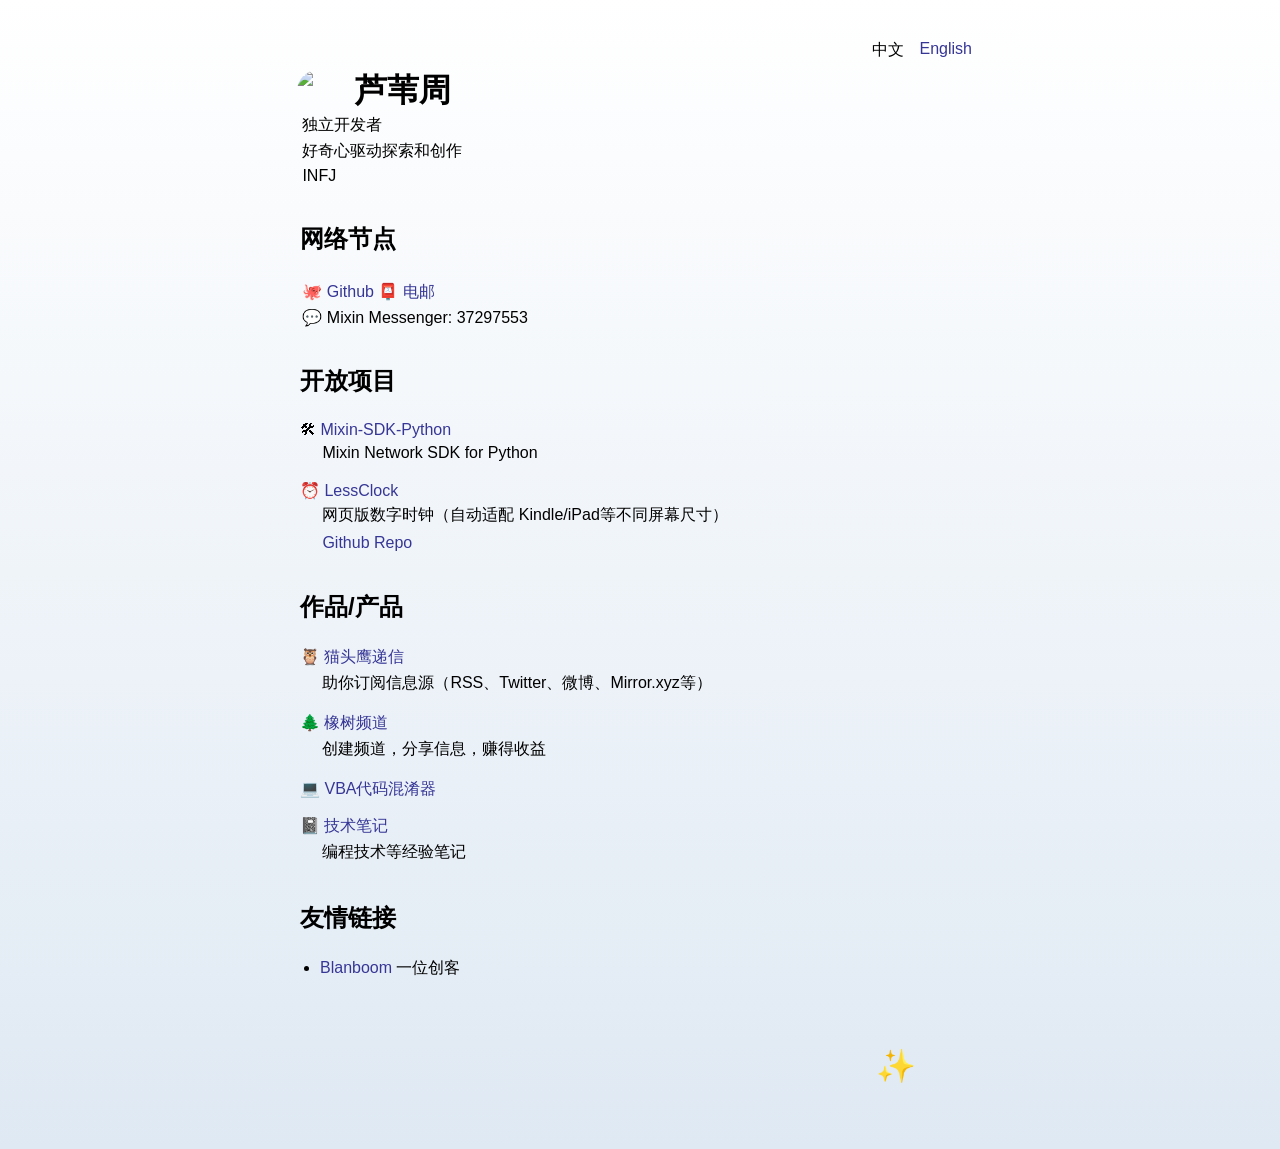
==== public/index.html @ b98b45a1 "renew project" ====
<!DOCTYPE html>
<html lang="zh-cn">

<head>
  <meta charset="UTF-8">
  <meta name="viewport" content="width=device-width, initial-scale=1.0">

  <style>
    :root {
      font-size: 16px;
    }

    * {
      margin: 0;
      padding: 0;

    }

    html {
      background-image: linear-gradient(to top, #dfe9f3 0%, white 100%);
      min-height: 100vh;
    }

    body {
      font-family: -apple-system, BlinkMacSystemFont, Segoe UI, Roboto, Oxygen,
        Ubuntu, Cantarell, Fira Sans, Droid Sans, Helvetica Neue, sans-serif;
      max-width: 680px;
      margin: 0 auto;
      padding: 2em;
    }

    .who {
      display: flex;
      flex-direction: row;
      align-items: center;
    }

    .avatar {
      border-radius: 50%;
      max-width: 42px;
      max-height: 42px;
      min-width: 42px;
      min-height: 42px;
      margin: 0 1em 0 -0.2em;
    }

    p {
      padding: 0.15em;
    }

    .langs {
      display: flex;
      flex-direction: row;
      justify-content: right;
    }

    .langs span {
      margin: 0.5em;
    }


    h2 {
      margin: 1.5em 0 1em 0;
    }

    .projects {
      list-style-type: none;
    }

    .projects li {
      margin: 1em 0;
    }

    li .desc {
      margin-left: 1.25em;
    }

    .desc p {
      margin: 0.2em 0;
    }

    a {
      text-decoration: none;
      color: #363696;
    }


    .logo {
      margin: 2em;
      float: right;
      font-size: 2em;
    }



    .links {
      margin: 0;
      padding-left: 20px;
    }

    .links li {
      margin: 0.25em 0;
    }
  </style>
  <link rel="icon" href="https://avatars.githubusercontent.com/u/6458437?s=40&amp;v=4" type="image/x-icon">
  <title>芦苇周</title>


  <!-- Google tag (gtag.js) -->
  <script async src="https://www.googletagmanager.com/gtag/js?id=UA-141020238-4"></script>
  <script>
    window.dataLayer = window.dataLayer || [];
    function gtag() { dataLayer.push(arguments); }
    gtag('js', new Date());

    gtag('config', 'UA-141020238-4');
  </script>


</head>

<body>

  <div class="langs">
    <span>中文</span>
    <span><a href="/en">English</a></span>
  </div>

  <div class="who">
    <img class="avatar" src="https://avatars.githubusercontent.com/u/6458437?v=4" />
    <h1>芦苇周</h1>
  </div>
  <div>
    <p>独立开发者</p>
    <p>好奇心驱动探索和创作</p>
    <p>INFJ</p>
  </div>


  <h2>网络节点</h2>
  <ul class="netnode">
    <p>
      <span>
        <a href="https://github.com/nodewee">🐙 Github</a>
      </span>
      <span>
        <a href="mailto:nodewee@gmail.com">📮 电邮</a>
      </span>
    </p>
    <p>
      💬 Mixin Messenger: 37297553
    </p>

  </ul>


  <h2>开放项目</h2>
  <ul class="projects">

    <li>
      <div>🛠 <a href="https://github.com/nodewee/mixin-sdk-python" target="_blank">Mixin-SDK-Python</a></div>
      <div class="desc">
        <p>Mixin Network SDK for Python</p>
      </div>
    </li>

    <li>
      <div>⏰ <a href="https://app.toulan.fun/clock/" target="_blank">LessClock</a></div>
      <div class="desc">
        <p>网页版数字时钟（自动适配 Kindle/iPad等不同屏幕尺寸）</p>
        <p><a href="https://github.com/nodewee/LessClock" target="_blank">Github Repo</a></p>
      </div>
    </li>

  </ul>

  <h2>作品/产品</h2>
  <ul class="projects">
    <li>
      <div>🦉 <a href="https://owl.infowoods.com/" target="_blank">猫头鹰递信</a></div>
      <div class="desc">
        <p>助你订阅信息源（RSS、Twitter、微博、Mirror.xyz等）</p>
      </div>
    </li>
    <li>
      <div>🌲 <a href="https://oak.infowoods.com/" target="_blank">橡树频道</a></div>
      <div class="desc">
        <p>创建频道，分享信息，赚得收益</p>
      </div>
    </li>

    <li>
      <div>💻 <a href="https://app.toulan.fun/vba/obfuscator/" target="_blank">VBA代码混淆器</a></div>
      <div class="desc">
      </div>
    </li>

    <li>
      <div>📓 <a href="https://manual.toulan.fun/" target="_blank">技术笔记</a></div>
      <div class="desc">
        <p>编程技术等经验笔记</p>
      </div>
    </li>

  </ul>

  <h2>友情链接</h2>
  <ul class="links">
    <li><a href="https://blanboom.org/" target="_blank">Blanboom</a> 一位创客</li>

  </ul>

  <span class="logo">✨</span>
</body>

</html>
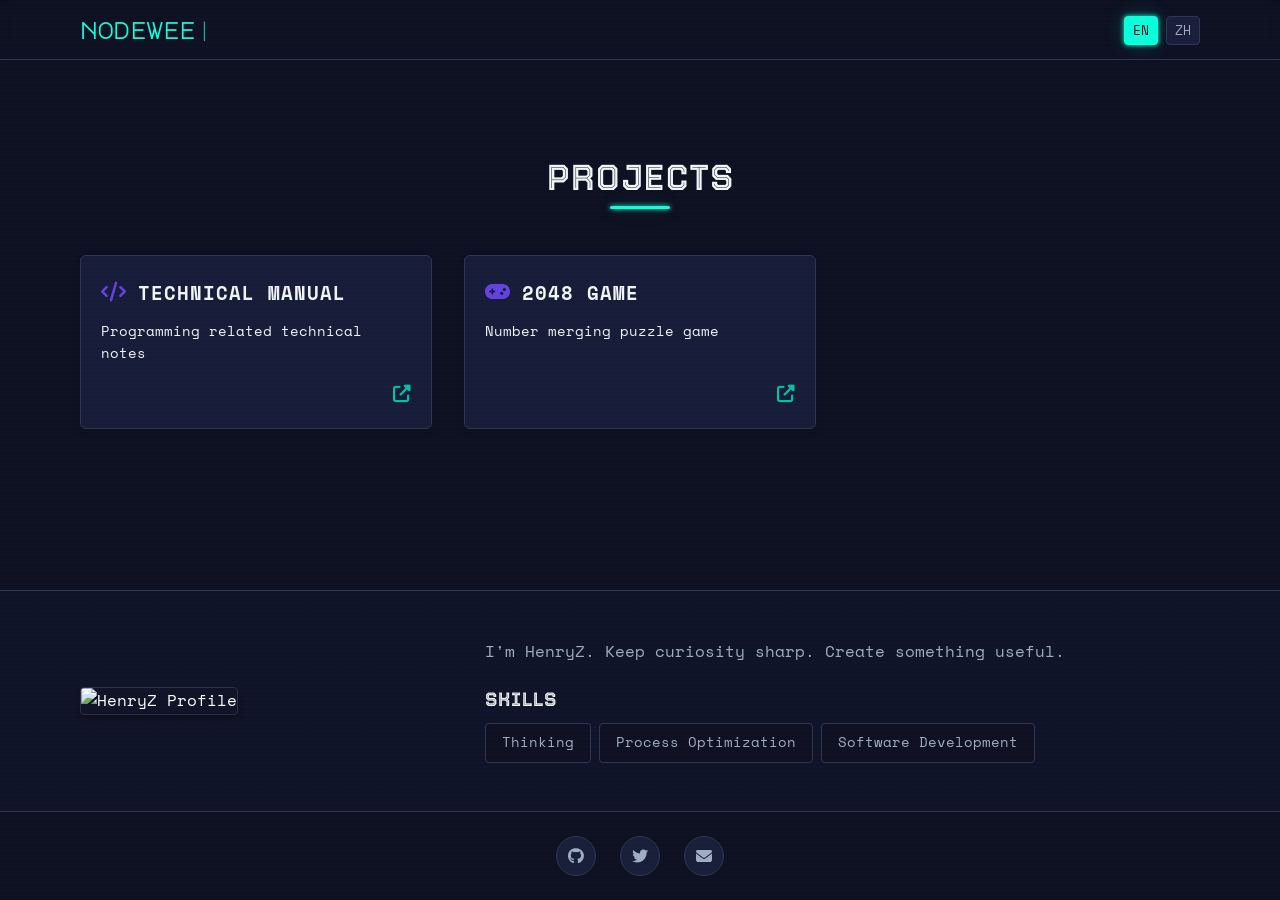
==== commit 2fed91f0: "REFACTOR" ====
--- a/public/index.html
+++ b/public/index.html
@@ -1,216 +1,111 @@
 <!DOCTYPE html>
-<html lang="zh-cn">
-
+<html lang="en">
 <head>
   <meta charset="UTF-8">
   <meta name="viewport" content="width=device-width, initial-scale=1.0">
+  <meta name="description" content="HenryZ's personal website showcasing software projects and developer portfolio">
+  <title>HenryZ | Portfolio</title>
+  
+  <!-- Preload critical assets -->
+  <link rel="preconnect" href="https://fonts.googleapis.com">
+  <link rel="preconnect" href="https://fonts.gstatic.com" crossorigin>
+  <link rel="preconnect" href="https://cdnjs.cloudflare.com" crossorigin>
+  
+  <!-- Google Fonts -->
+  <link href="https://fonts.googleapis.com/css2?family=Major+Mono+Display&family=Space+Mono:wght@400;700&family=Tourney:ital,wght@0,100..900;1,100..900&display=swap" rel="stylesheet">
+  
+  <!-- Font Awesome -->
+  <link rel="stylesheet" href="https://cdnjs.cloudflare.com/ajax/libs/font-awesome/6.4.0/css/all.min.css">
+  
+  <!-- Custom CSS -->
+  <link rel="stylesheet" href="style.css">
+</head>
+<body>
+  <!-- Scanline effect -->
+  <div class="scanline" aria-hidden="true"></div>
+  
+  <!-- Header -->
+  <header>
+    <div class="container">
+      <nav>
+        <a href="#" class="logo terminal-cursor" aria-label="Home">nodewee</a>
+        
+        <button id="menu-toggle" aria-label="Toggle navigation menu" aria-expanded="false">
+          <span></span>
+          <span></span>
+          <span></span>
+        </button>
+        
+        <ul class="nav-links" id="nav-menu">
+          <li>
+            <div id="language-switcher" aria-label="Language selection"></div>
+          </li>
+        </ul>
+      </nav>
+    </div>
+  </header>
 
-  <style>
-    :root {
-      font-size: 16px;
-    }
+  <main>
+    <!-- Portfolio Section (Main Focus) -->
+    <section id="portfolio">
+      <div class="container">
+        <div class="section-title animate-on-scroll">
+          <h2 data-i18n="portfolio.title"></h2>
+        </div>
+        
+        <div class="portfolio-grid" id="portfolio-projects">
+          <!-- Projects will be populated dynamically by script.js -->
+        </div>
+      </div>
+    </section>
 
-    * {
-      margin: 0;
-      padding: 0;
+    <!-- About Section -->
+    <section id="about">
+      <div class="container">
+        <div class="about-content">
+          <div class="about-image animate-on-scroll">
+            <img src="https://avatars.githubusercontent.com/u/6458437?v=4" alt="HenryZ Profile" width="200" height="200">
+          </div>
+          
+          <div class="about-text animate-on-scroll">
+            <!-- <h2 data-i18n="about.title"></h2> -->
+            <p data-i18n="about.content"></p>
+            
+            <div class="skills">
+              <h3 data-i18n="skills.title"></h3>
+              <div class="skills-list" id="skills-container">
+                <!-- Skills will be populated dynamically by script.js -->
+              </div>
+            </div>
+          </div>
+        </div>
+      </div>
+    </section>
+  </main>
 
-    }
+  <!-- Footer-->
+  <footer>
+    <div class="container">
+      <div class="footer-content">
+        <div class="footer-section">
+          <div class="footer-social">
+            <a href="https://github.com/nodewee/" target="_blank" rel="noopener noreferrer" aria-label="GitHub">
+              <i class="fab fa-github" aria-hidden="true"></i>
+            </a>
+            <a href="https://twitter.com/hz42hz" target="_blank" rel="noopener noreferrer" aria-label="Twitter">
+              <i class="fab fa-twitter" aria-hidden="true"></i>
+            </a>
+            <a href="mailto:nodewee@gmail.com" aria-label="Email">
+              <i class="fa fa-envelope" aria-hidden="true"></i>
+            </a>
+          </div>
+        </div>
+      </div>
+    </div>
+  </footer>
 
-    html {
-      background-image: linear-gradient(to top, #dfe9f3 0%, white 100%);
-      min-height: 100vh;
-    }
-
-    body {
-      font-family: -apple-system, BlinkMacSystemFont, Segoe UI, Roboto, Oxygen,
-        Ubuntu, Cantarell, Fira Sans, Droid Sans, Helvetica Neue, sans-serif;
-      max-width: 680px;
-      margin: 0 auto;
-      padding: 2em;
-    }
-
-    .who {
-      display: flex;
-      flex-direction: row;
-      align-items: center;
-    }
-
-    .avatar {
-      border-radius: 50%;
-      max-width: 42px;
-      max-height: 42px;
-      min-width: 42px;
-      min-height: 42px;
-      margin: 0 1em 0 -0.2em;
-    }
-
-    p {
-      padding: 0.15em;
-    }
-
-    .langs {
-      display: flex;
-      flex-direction: row;
-      justify-content: right;
-    }
-
-    .langs span {
-      margin: 0.5em;
-    }
-
-
-    h2 {
-      margin: 1.5em 0 1em 0;
-    }
-
-    .projects {
-      list-style-type: none;
-    }
-
-    .projects li {
-      margin: 1em 0;
-    }
-
-    li .desc {
-      margin-left: 1.25em;
-    }
-
-    .desc p {
-      margin: 0.2em 0;
-    }
-
-    a {
-      text-decoration: none;
-      color: #363696;
-    }
-
-
-    .logo {
-      margin: 2em;
-      float: right;
-      font-size: 2em;
-    }
-
-
-
-    .links {
-      margin: 0;
-      padding-left: 20px;
-    }
-
-    .links li {
-      margin: 0.25em 0;
-    }
-  </style>
-  <link rel="icon" href="https://avatars.githubusercontent.com/u/6458437?s=40&amp;v=4" type="image/x-icon">
-  <title>芦苇周</title>
-
-
-  <!-- Google tag (gtag.js) -->
-  <script async src="https://www.googletagmanager.com/gtag/js?id=UA-141020238-4"></script>
-  <script>
-    window.dataLayer = window.dataLayer || [];
-    function gtag() { dataLayer.push(arguments); }
-    gtag('js', new Date());
-
-    gtag('config', 'UA-141020238-4');
-  </script>
-
-
-</head>
-
-<body>
-
-  <div class="langs">
-    <span>中文</span>
-    <span><a href="/en">English</a></span>
-  </div>
-
-  <div class="who">
-    <img class="avatar" src="https://avatars.githubusercontent.com/u/6458437?v=4" />
-    <h1>芦苇周</h1>
-  </div>
-  <div>
-    <p>独立开发者</p>
-    <p>好奇心驱动探索和创作</p>
-    <p>INFJ</p>
-  </div>
-
-
-  <h2>网络节点</h2>
-  <ul class="netnode">
-    <p>
-      <span>
-        <a href="https://github.com/nodewee">🐙 Github</a>
-      </span>
-      <span>
-        <a href="mailto:nodewee@gmail.com">📮 电邮</a>
-      </span>
-    </p>
-    <p>
-      💬 Mixin Messenger: 37297553
-    </p>
-
-  </ul>
-
-
-  <h2>开放项目</h2>
-  <ul class="projects">
-
-    <li>
-      <div>🛠 <a href="https://github.com/nodewee/mixin-sdk-python" target="_blank">Mixin-SDK-Python</a></div>
-      <div class="desc">
-        <p>Mixin Network SDK for Python</p>
-      </div>
-    </li>
-
-    <li>
-      <div>⏰ <a href="https://app.toulan.fun/clock/" target="_blank">LessClock</a></div>
-      <div class="desc">
-        <p>网页版数字时钟（自动适配 Kindle/iPad等不同屏幕尺寸）</p>
-        <p><a href="https://github.com/nodewee/LessClock" target="_blank">Github Repo</a></p>
-      </div>
-    </li>
-
-  </ul>
-
-  <h2>作品/产品</h2>
-  <ul class="projects">
-    <li>
-      <div>🦉 <a href="https://owl.infowoods.com/" target="_blank">猫头鹰递信</a></div>
-      <div class="desc">
-        <p>助你订阅信息源（RSS、Twitter、微博、Mirror.xyz等）</p>
-      </div>
-    </li>
-    <li>
-      <div>🌲 <a href="https://oak.infowoods.com/" target="_blank">橡树频道</a></div>
-      <div class="desc">
-        <p>创建频道，分享信息，赚得收益</p>
-      </div>
-    </li>
-
-    <li>
-      <div>💻 <a href="https://app.toulan.fun/vba/obfuscator/" target="_blank">VBA代码混淆器</a></div>
-      <div class="desc">
-      </div>
-    </li>
-
-    <li>
-      <div>📓 <a href="https://manual.toulan.fun/" target="_blank">技术笔记</a></div>
-      <div class="desc">
-        <p>编程技术等经验笔记</p>
-      </div>
-    </li>
-
-  </ul>
-
-  <h2>友情链接</h2>
-  <ul class="links">
-    <li><a href="https://blanboom.org/" target="_blank">Blanboom</a> 一位创客</li>
-
-  </ul>
-
-  <span class="logo">✨</span>
+  <!-- Scripts -->
+  <script src="i18n.js"></script>
+  <script src="script.js"></script>
 </body>
-
-</html>+</html>
--- a/public/style.css
+++ b/public/style.css
@@ -0,0 +1,1018 @@
+/* 
+ * Personal Portfolio Website Styles
+ * Geek + Retro Sci-Fi + Minimalist Design
+ * Focus on portfolio with minimized supporting sections
+ */
+
+/* ---------- Base Styles ---------- */
+:root {
+  /* Main color scheme - retro sci-fi inspired */
+  --color-primary: #0cffdb; /* Neon cyan */
+  --color-primary-dark: #00c2a8;
+  --color-secondary: #ff00e4; /* Neon pink */
+  --color-accent: #7149fe; /* Purple */
+  --color-background: #0f1021; /* Dark blue/black */
+  --color-background-alt: #1a1e3a; /* Slightly lighter dark blue */
+  --color-card-bg: #181c38; /* Card background */
+  --color-text: #f2f5f7; /* Off-white text */
+  --color-text-light: #a0aec0; /* Light gray text */
+  --color-border: #2f3651; /* Border color */
+  --color-code: #01d293; /* Code/terminal green */
+  
+  /* Layout */
+  --max-width: 1200px;
+  --border-radius: 4px;
+  --section-padding: 4rem 0;
+  --portfolio-padding: 6rem 0;
+  --header-height: 60px; /* Added header height variable */
+  
+  /* Effects */
+  --transition: all 0.3s ease;
+  --shadow: 0 4px 8px rgba(0, 0, 0, 0.3);
+  --shadow-lg: 0 10px 15px rgba(0, 0, 0, 0.4);
+  --glow: 0 0 5px var(--color-primary), 0 0 20px rgba(12, 255, 219, 0.2);
+  --neon-text-shadow: 0 0 5px rgba(12, 255, 219, 0.6);
+}
+
+* {
+  margin: 0;
+  padding: 0;
+  box-sizing: border-box;
+  user-select: none;
+}
+
+img, svg{
+  user-select: none;
+  pointer-events: none;
+}
+
+html {
+  scroll-behavior: smooth;
+  font-size: 16px;
+  height: 100%;
+}
+
+body {
+  font-family: 'Space Mono', 'Courier New', monospace;
+  color: var(--color-text);
+  background-color: var(--color-background);
+  line-height: 1.6;
+  overflow-x: hidden;
+  font-weight: 400;
+  background-image: 
+    linear-gradient(rgba(15, 16, 33, 0.97), rgba(15, 16, 33, 0.97)),
+    url("data:image/svg+xml,%3Csvg width='60' height='60' viewBox='0 0 60 60' xmlns='http://www.w3.org/2000/svg'%3E%3Cg fill='none' fill-rule='evenodd'%3E%3Cg fill='%232d3748' fill-opacity='0.15'%3E%3Cpath d='M36 34v-4h-2v4h-4v2h4v4h2v-4h4v-2h-4zm0-30V0h-2v4h-4v2h4v4h2V6h4V4h-4zM6 34v-4H4v4H0v2h4v4h2v-4h4v-2H6zM6 4V0H4v4H0v2h4v4h2V6h4V4H6z'/%3E%3C/g%3E%3C/g%3E%3C/svg%3E");
+  min-height: 100vh; /* Minimum height equal to viewport height */
+  display: flex;
+  flex-direction: column; /* Flex column to push footer to bottom */
+}
+
+/* Main content should grow to push footer down */
+main {
+  flex: 1 0 auto; /* Grow and fill available space */
+  padding-top: var(--header-height); /* Account for fixed header */
+  display: flex;
+  flex-direction: column; /* Stack sections vertically */
+}
+
+/* Portfolio section takes up most of the available space */
+#portfolio {
+  flex: 1; /* Allow this section to grow */
+}
+
+/* About section sticks right above the footer */
+#about {
+  margin-top: auto; /* Push to the bottom of main */
+}
+
+/* Footer at the bottom */
+footer {
+  flex-shrink: 0; /* Prevent footer from shrinking */
+  background-color: rgba(15, 16, 33, 0.95);
+  padding: 1.5rem 0;
+  border-top: 1px solid var(--color-border);
+}
+
+.footer-content {
+  display: flex;
+  justify-content: center;
+  align-items: center;
+}
+
+.footer-section {
+  text-align: center;
+}
+
+h1, h2, h3, h4, h5, h6 {
+  font-family: "Tourney", 'Space Mono', monospace;
+  /* font-weight: 700; */
+  line-height: 1.2;
+  margin-bottom: 1rem;
+  text-transform: uppercase;
+  letter-spacing: 1px;
+}
+
+h1 {
+  font-size: 2.25rem;
+}
+
+h2 {
+  font-size: 2rem;
+}
+
+h3 {
+  font-size: 1.5rem;
+}
+
+p {
+  margin-bottom: 1rem;
+  color: var(--color-text-light);
+}
+
+a {
+  color: var(--color-primary);
+  text-decoration: none;
+  transition: var(--transition);
+}
+
+a:hover {
+  color: var(--color-primary-dark);
+  text-shadow: var(--neon-text-shadow);
+}
+
+code {
+  font-family: 'Space Mono', 'Courier New', monospace;
+  padding: 0.1em 0.3em;
+  background-color: var(--color-background-alt);
+  color: var(--color-code);
+  border-radius: 3px;
+  font-size: 0.9em;
+}
+
+img {
+  max-width: 100%;
+  height: auto;
+  border-radius: var(--border-radius);
+  border: 1px solid var(--color-border);
+}
+
+.container {
+  width: 90%;
+  max-width: var(--max-width);
+  margin: 0 auto;
+  padding: 0 1rem;
+}
+
+section {
+  padding: var(--section-padding);
+}
+
+/* ---------- Utility Classes ---------- */
+.text-center {
+  text-align: center;
+}
+
+.section-title {
+  text-align: center;
+  margin-bottom: 2.5rem;
+  position: relative;
+}
+
+.section-title h2 {
+  display: inline-block;
+  position: relative;
+  z-index: 1;
+  font-size: 2.25rem;
+  color: var(--color-text);
+}
+
+.section-title h2::after {
+  content: '';
+  position: absolute;
+  width: 60px;
+  height: 3px;
+  background-color: var(--color-primary);
+  bottom: -10px;
+  left: 50%;
+  transform: translateX(-50%);
+  border-radius: 4px;
+  box-shadow: var(--glow);
+}
+
+.section-title p {
+  max-width: 600px;
+  margin: 1.5rem auto 0;
+  font-size: 1rem;
+}
+
+.btn {
+  display: inline-block;
+  padding: 0.7rem 1.5rem;
+  border-radius: var(--border-radius);
+  font-weight: 500;
+  text-align: center;
+  cursor: pointer;
+  transition: var(--transition);
+  border: none;
+  font-size: 0.95rem;
+  text-transform: uppercase;
+  letter-spacing: 1px;
+  font-family: 'Space Mono', monospace;
+}
+
+.btn-primary {
+  background-color: var(--color-primary);
+  color: var(--color-background);
+}
+
+.btn-primary:hover {
+  background-color: var(--color-primary-dark);
+  color: var(--color-background);
+  transform: translateY(-2px);
+  box-shadow: var(--glow);
+}
+
+.btn-outline {
+  background-color: transparent;
+  border: 1.5px solid var(--color-primary);
+  color: var(--color-primary);
+}
+
+.btn-outline:hover {
+  background-color: rgba(12, 255, 219, 0.1);
+  box-shadow: var(--glow);
+  transform: translateY(-2px);
+}
+
+/* ---------- Header ---------- */
+header {
+  position: fixed;
+  top: 0;
+  left: 0;
+  width: 100%;
+  /* background-color: rgba(15, 16, 33, 0.85); */
+  backdrop-filter: blur(6px);
+  -webkit-backdrop-filter: blur(6px);
+  border-bottom: 1px solid var(--color-border);
+  z-index: 100;
+  padding: 0.8rem 0;
+  height: var(--header-height);
+}
+
+nav {
+  display: flex;
+  justify-content: space-between;
+  align-items: center;
+}
+
+.logo {
+  font-size: 1.4rem;
+  font-weight: 700;
+  color: var(--color-primary);
+  letter-spacing: -0.5px;
+  font-family: 'Major Mono Display', monospace;
+  text-transform: lowercase;
+}
+
+.logo:hover {
+  text-shadow: var(--neon-text-shadow);
+}
+
+.nav-links {
+  display: flex;
+  gap: 2rem;
+  list-style: none;
+}
+
+.nav-links a {
+  color: var(--color-text);
+  font-weight: 500;
+  position: relative;
+  font-size: 0.9rem;
+}
+
+.nav-links a:hover,
+.nav-links a.active {
+  color: var(--color-primary);
+}
+
+.nav-links a::after {
+  content: '';
+  position: absolute;
+  width: 0;
+  height: 2px;
+  background-color: var(--color-primary);
+  bottom: -4px;
+  left: 0;
+  transition: var(--transition);
+  box-shadow: var(--glow);
+}
+
+.nav-links a:hover::after,
+.nav-links a.active::after {
+  width: 100%;
+}
+
+#language-switcher {
+  display: flex;
+  gap: 0.5rem;
+}
+
+#language-switcher button {
+  background: var(--color-background-alt);
+  border: 1px solid var(--color-border);
+  border-radius: var(--border-radius);
+  padding: 0.25rem 0.5rem;
+  cursor: pointer;
+  transition: var(--transition);
+  font-size: 0.8rem;
+  color: var(--color-text-light);
+  font-family: 'Space Mono', monospace;
+}
+
+#language-switcher button.active {
+  background-color: var(--color-primary);
+  color: var(--color-background);
+  border-color: var(--color-primary);
+  box-shadow: var(--glow);
+}
+
+#menu-toggle {
+  display: none;
+  flex-direction: column;
+  justify-content: space-between;
+  width: 32px;
+  height: 24px;
+  cursor: pointer;
+  padding: 4px;
+  background-color: rgba(30, 35, 60, 0.6);
+  border: 1px solid var(--color-border);
+  border-radius: var(--border-radius);
+  transition: var(--transition);
+  position: relative;
+  overflow: hidden;
+}
+
+#menu-toggle:hover {
+  background-color: rgba(30, 35, 60, 0.9);
+  border-color: var(--color-primary);
+  box-shadow: var(--glow);
+}
+
+#menu-toggle span {
+  width: 100%;
+  height: 2px;
+  background-color: var(--color-primary);
+  border-radius: 4px;
+  transition: var(--transition);
+  position: absolute;
+  left: 4px;
+  right: 4px;
+  width: calc(100% - 8px);
+}
+
+#menu-toggle span:nth-child(1) {
+  top: 6px;
+}
+
+#menu-toggle span:nth-child(2) {
+  top: 11px;
+}
+
+#menu-toggle span:nth-child(3) {
+  top: 16px;
+}
+
+#menu-toggle.active {
+  background-color: rgba(12, 255, 219, 0.1);
+}
+
+#menu-toggle.active span {
+  background-color: var(--color-primary);
+}
+
+#menu-toggle.active span:nth-child(1) {
+  transform: translateY(5px) rotate(45deg);
+}
+
+#menu-toggle.active span:nth-child(2) {
+  opacity: 0;
+}
+
+#menu-toggle.active span:nth-child(3) {
+  transform: translateY(-5px) rotate(-45deg);
+}
+
+/* ---------- Hero Section ---------- */
+#hero {
+  min-height: 400px;
+  height: auto;
+  display: flex;
+  align-items: center;
+  background: linear-gradient(135deg, var(--color-background) 0%, var(--color-background-alt) 100%);
+  margin-top: 60px;
+  padding: 3rem 0;
+  position: relative;
+  overflow: hidden;
+}
+
+#hero::before {
+  content: '';
+  position: absolute;
+  top: 0;
+  left: 0;
+  width: 100%;
+  height: 100%;
+  background: linear-gradient(45deg, rgba(113, 73, 254, 0.2) 0%, rgba(12, 255, 219, 0.05) 100%);
+  z-index: 0;
+}
+
+.hero-content {
+  max-width: 800px;
+  margin: 0 auto;
+  text-align: center;
+  position: relative;
+  z-index: 1;
+}
+
+.hero-content h1 {
+  font-size: 2.5rem;
+  margin-bottom: 1rem;
+  animation: fadeInUp 1s ease;
+  letter-spacing: 2px;
+  color: var(--color-text);
+  text-shadow: var(--neon-text-shadow);
+}
+
+.hero-content p {
+  font-size: 1.1rem;
+  margin-bottom: 1.5rem;
+  color: var(--color-text-light);
+  animation: fadeInUp 1s ease 0.2s;
+  animation-fill-mode: both;
+  max-width: 600px;
+  margin-left: auto;
+  margin-right: auto;
+}
+
+.hero-buttons {
+  display: flex;
+  justify-content: center;
+  gap: 1rem;
+  animation: fadeInUp 1s ease 0.4s;
+  animation-fill-mode: both;
+}
+
+/* ---------- Portfolio Section ---------- */
+#portfolio {
+  padding: var(--portfolio-padding);
+  background-color: var(--color-background);
+  position: relative;
+}
+
+.portfolio-grid {
+  display: grid;
+  grid-template-columns: repeat(auto-fill, minmax(300px, 1fr));
+  gap: 2rem;
+}
+
+.project-card {
+  background-color: var(--color-card-bg);
+  border-radius: 6px;
+  overflow: hidden;
+  box-shadow: 0 3px 8px rgba(0, 0, 0, 0.1);
+  transition: all 0.3s ease;
+  height: 100%;
+  display: flex;
+  flex-direction: column;
+  padding: 1.25rem;
+  border: 1px solid var(--color-border);
+  position: relative;
+}
+
+.project-card:hover {
+  transform: translateY(-5px);
+  box-shadow: 0 8px 16px rgba(0, 0, 0, 0.15);
+  border-color: var(--color-accent);
+}
+
+.project-header {
+  display: flex;
+  align-items: center;
+  margin-bottom: 0.75rem;
+  gap: 0.75rem;
+}
+
+.project-icon {
+  color: var(--color-accent);
+  font-size: 1.25rem;
+  opacity: 0.85;
+}
+
+.project-card h3 {
+  margin: 0;
+  font-size: 1.2rem;
+  color: var(--color-text-bright);
+  font-family: var(--font-mono);
+}
+
+.project-card p {
+  flex-grow: 1;
+  margin-bottom: 1rem;
+  font-size: 0.9rem;
+  line-height: 1.5;
+  color: var(--color-text);
+}
+
+.project-meta {
+  display: flex;
+  justify-content: flex-end;
+  gap: 0.75rem;
+  margin-top: auto;
+}
+
+.project-link {
+  /* color: var(--color-text-dim); */
+  color: var(--color-primary-dark);
+  font-size: 1.1rem;
+  transition: color 0.2s ease;
+}
+
+.project-link:hover {
+  color: var(--color-accent);
+}
+
+.github-link:hover {
+  color: var(--color-accent-secondary);
+}
+
+.website-link:hover {
+  color: var(--color-accent-secondary);
+}
+
+/* ---------- About Section ---------- */
+#about {
+  padding: 3rem 0; /* Adjusted padding */
+  background-color: rgba(26, 30, 58, 0.3);
+  border-top: 1px solid var(--color-border);
+}
+
+.about-content {
+  display: grid;
+  grid-template-columns: 1fr 2fr;
+  gap: 3rem;
+  align-items: center;
+}
+
+.about-image img {
+  border-radius: var(--border-radius);
+  box-shadow: var(--shadow);
+  max-width: 100%;
+  border: 1px solid var(--color-border);
+  filter: grayscale(30%) contrast(110%);
+  transition: var(--transition);
+}
+
+.about-image img:hover {
+  filter: grayscale(0%) contrast(100%);
+  box-shadow: var(--shadow-lg);
+  border-color: var(--color-primary);
+}
+
+.about-text h2 {
+  margin-bottom: 1rem;
+  color: var(--color-text);
+  font-size: 1.8rem;
+}
+
+.about-text p {
+  margin-bottom: 1.5rem;
+  color: var(--color-text-light);
+  font-size: 1rem;
+  line-height: 1.6;
+}
+
+.skills {
+  margin-top: 1.5rem;
+}
+
+.skills h3 {
+  margin-bottom: 0.75rem;
+  font-size: 1.2rem;
+  color: var(--color-text);
+}
+
+.skills-list {
+  display: flex;
+  flex-wrap: wrap;
+  gap: 0.5rem;
+}
+
+.skill-tag {
+  background-color: var(--color-background);
+  padding: 0.5rem 1rem;
+  border-radius: var(--border-radius);
+  font-size: 0.85rem;
+  color: var(--color-text-light);
+  border: 1px solid var(--color-border);
+  transition: var(--transition);
+  font-family: 'Space Mono', monospace;
+}
+
+.skill-tag:hover {
+  transform: translateY(-2px);
+  box-shadow: var(--shadow);
+  background-color: var(--color-primary);
+  color: var(--color-background);
+  border-color: var(--color-primary);
+  box-shadow: var(--glow);
+}
+
+/* Friends Links */
+.friends-links {
+  margin-top: 0rem;
+}
+
+.friends-links h3 {
+  margin-bottom: 0.75rem;
+  font-size: 1.2rem;
+  color: var(--color-text);
+}
+
+.friends-list {
+  display: flex;
+  flex-wrap: wrap;
+  gap: 1rem;
+}
+
+.friend-link {
+  display: inline-block;
+  padding: 0.5rem 1rem;
+  background-color: var(--color-background);
+  border: 1px solid var(--color-border);
+  border-radius: var(--border-radius);
+  transition: var(--transition);
+  font-family: 'Space Mono', monospace;
+  color: var(--color-text-light);
+  font-size: 0.9rem;
+}
+
+.friend-link:hover {
+  transform: translateY(-3px);
+  box-shadow: var(--glow);
+  border-color: var(--color-primary);
+  color: var(--color-primary);
+  text-shadow: var(--neon-text-shadow);
+}
+
+.social-links {
+  display: flex;
+  gap: 0.75rem;
+  margin-top: 1.5rem;
+}
+
+.social-links a {
+  width: 40px;
+  height: 40px;
+  display: flex;
+  align-items: center;
+  justify-content: center;
+  border-radius: 50%;
+  background-color: var(--color-background);
+  color: var(--color-text);
+  transition: var(--transition);
+  font-size: 1.1rem;
+  border: 1px solid var(--color-border);
+}
+
+.social-links a:hover {
+  background-color: var(--color-primary);
+  color: var(--color-background);
+  transform: translateY(-3px);
+  box-shadow: var(--glow);
+  border-color: var(--color-primary);
+}
+
+/* ---------- Contact Section ---------- */
+#contact {
+  background-color: var(--color-background);
+  padding: 3rem 0;
+}
+
+.contact-container {
+  max-width: 500px;
+  margin: 0 auto;
+  background-color: var(--color-card-bg);
+  padding: 2rem;
+  border-radius: var(--border-radius);
+  box-shadow: var(--shadow);
+  border: 1px solid var(--color-border);
+  text-align: center;
+  transition: var(--transition);
+}
+
+.contact-container:hover {
+  box-shadow: var(--shadow-lg);
+  border-color: var(--color-primary);
+}
+
+.contact-info h2 {
+  color: var(--color-text);
+  margin-bottom: 0.5rem;
+  font-size: 1.5rem;
+}
+
+.contact-info p {
+  font-size: 1rem;
+  margin-bottom: 1.5rem;
+  font-family: 'Space Mono', monospace;
+  color: var(--color-primary);
+}
+
+.contact-details {
+  margin-bottom: 1.5rem;
+}
+
+.contact-details p {
+  color: var(--color-text-light);
+  margin-bottom: 0.5rem;
+  font-size: 0.9rem;
+}
+
+.contact-details .highlight {
+  color: var(--color-primary);
+  font-weight: bold;
+  letter-spacing: 0.5px;
+}
+
+/* ---------- Footer Styles ---------- */
+/* Footer elements styling */
+.footer-title {
+  font-size: 0.85rem;
+  margin-bottom: 0.75rem;
+  color: var(--color-text-light);
+  font-weight: 400;
+  letter-spacing: 1px;
+  text-transform: uppercase;
+  opacity: 0.8;
+}
+
+.footer-divider {
+  width: 1px;
+  height: 70px;
+  background-color: var(--color-border);
+  margin: 0 1rem;
+}
+
+.footer-social {
+  display: flex;
+  justify-content: center;
+  gap: 1.5rem;
+}
+
+.footer-social a {
+  display: flex;
+  align-items: center;
+  justify-content: center;
+  width: 40px;
+  height: 40px;
+  color: var(--color-text-light);
+  background-color: var(--color-background-alt);
+  border-radius: 50%;
+  transition: var(--transition);
+  border: 1px solid var(--color-border);
+}
+
+.footer-social a:hover {
+  background-color: var(--color-primary);
+  color: var(--color-background);
+  transform: translateY(-2px);
+  box-shadow: var(--glow);
+  border-color: var(--color-primary);
+}
+
+/* Moved Friends Links styling to Footer */
+.friends-links {
+  display: flex;
+  gap: 0.75rem;
+}
+
+.friend-link {
+  display: flex;
+  align-items: center;
+  justify-content: center;
+  padding: 0.4rem 0.8rem;
+  background-color: var(--color-background);
+  border: 1px solid var(--color-border);
+  border-radius: var(--border-radius);
+  transition: var(--transition);
+  font-family: 'Space Mono', monospace;
+  color: var(--color-text-light);
+  font-size: 0.8rem;
+  line-height: 1;
+  min-height: 35px;
+}
+
+.friend-link:hover {
+  transform: translateY(-2px);
+  box-shadow: var(--glow);
+  border-color: var(--color-primary);
+  color: var(--color-primary);
+  text-shadow: var(--neon-text-shadow);
+}
+
+/* Terminal blinking cursor effect */
+.terminal-cursor::after {
+  content: '|';
+  animation: blink 1s step-end infinite;
+  color: var(--color-primary);
+  font-weight: normal;
+}
+
+@keyframes blink {
+  from, to { opacity: 1; }
+  50% { opacity: 0; }
+}
+
+/* ---------- Animations ---------- */
+@keyframes fadeInUp {
+  from {
+    opacity: 0;
+    transform: translateY(20px);
+  }
+  to {
+    opacity: 1;
+    transform: translateY(0);
+  }
+}
+
+.animate-on-scroll {
+  opacity: 0;
+  transform: translateY(20px);
+  transition: opacity 0.6s ease, transform 0.6s ease;
+}
+
+.animate-on-scroll.animated {
+  opacity: 1;
+  transform: translateY(0);
+}
+
+/* Scanline effect */
+.scanline {
+  position: fixed;
+  top: 0;
+  left: 0;
+  width: 100%;
+  height: 100%;
+  z-index: 999;
+  pointer-events: none;
+  opacity: 0.05;
+  background: linear-gradient(
+    to bottom,
+    transparent 50%,
+    rgba(12, 255, 219, 0.2) 50%
+  );
+  background-size: 100% 4px;
+  animation: scanline 8s linear infinite;
+  display: none;
+}
+
+@keyframes scanline {
+  0% {
+    background-position: 0 0;
+  }
+  100% {
+    background-position: 0 100%;
+  }
+}
+
+/* ---------- Media Queries ---------- */
+@media (max-width: 992px) {
+  .about-content {
+    grid-template-columns: 1fr;
+    gap: 2rem;
+  }
+
+  .about-image {
+    order: 2;
+    text-align: center;
+  }
+
+  .about-image img {
+    max-width: 300px;
+  }
+
+  .about-text {
+    order: 1;
+  }
+  
+  .scanline {
+    display: none;
+  }
+}
+
+@media (max-width: 768px) {
+  :root {
+    --section-padding: 3rem 0;
+    --portfolio-padding: 4rem 0;
+  }
+  
+  h1 {
+    font-size: 2rem;
+  }
+  
+  h2 {
+    font-size: 1.6rem;
+  }
+
+  #menu-toggle {
+    display: flex;
+  }
+  
+  .nav-links {
+    position: fixed;
+    top: 60px;
+    right: -100%;
+    width: 100%;
+    height: calc(100vh - 60px);
+    background-color: var(--color-background);
+    flex-direction: column;
+    align-items: center;
+    justify-content: center;
+    gap: 1.5rem;
+    transition: var(--transition);
+    z-index: 99;
+    border-top: 1px solid var(--color-border);
+  }
+  
+  .nav-links.active {
+    right: 0;
+  }
+  
+  body.nav-open {
+    overflow: hidden;
+  }
+  
+  #menu-toggle.active span:nth-child(1) {
+    transform: translateY(9px) rotate(45deg);
+  }
+  
+  #menu-toggle.active span:nth-child(2) {
+    opacity: 0;
+  }
+  
+  #menu-toggle.active span:nth-child(3) {
+    transform: translateY(-9px) rotate(-45deg);
+  }
+  
+  .hero-content h1 {
+    font-size: 2rem;
+  }
+  
+  .hero-content p {
+    font-size: 1rem;
+  }
+  
+  .hero-buttons {
+    flex-direction: column;
+    align-items: center;
+  }
+  
+  .contact-container {
+    padding: 1.5rem;
+  }
+  
+  .footer-wrapper {
+    flex-direction: column;
+    gap: 1.5rem;
+  }
+  
+  .footer-divider {
+    width: 50%;
+    height: 1px;
+    margin: 0.5rem 0;
+  }
+}
+
+@media (max-width: 576px) {
+  :root {
+    --section-padding: 2.5rem 0;
+    --portfolio-padding: 3.5rem 0;
+  }
+  
+  .hero-content h1 {
+    font-size: 1.8rem;
+  }
+  
+  .section-title {
+    margin-bottom: 2rem;
+  }
+  
+  .section-title h2 {
+    font-size: 1.6rem;
+  }
+  
+  .portfolio-grid {
+    grid-template-columns: 1fr;
+  }
+} 
